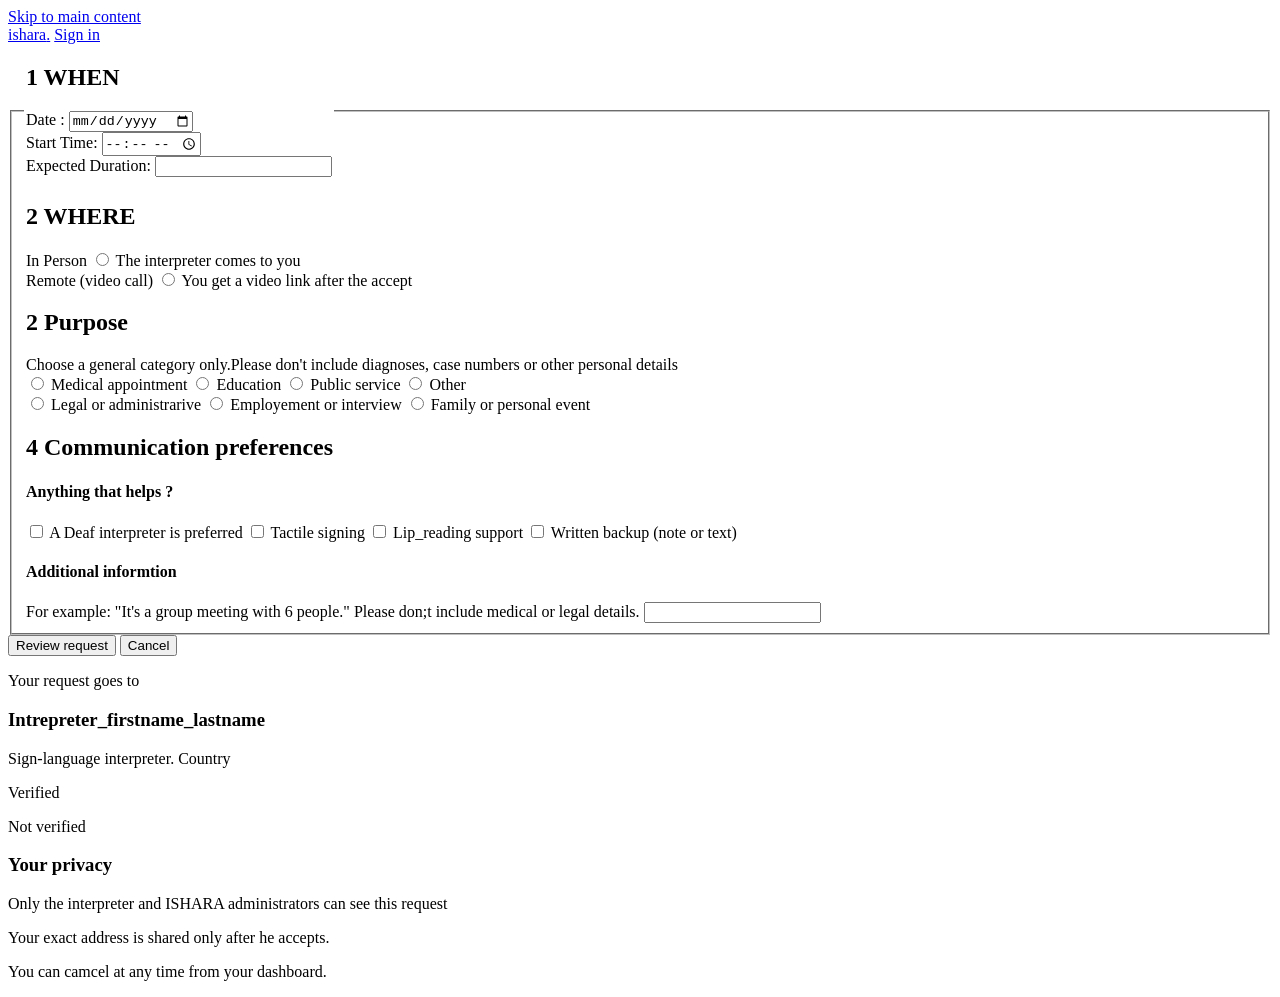
==== request_interpreter/request.html @ 1d00d080 "Move sign_up pages into sign_up folder" ====
<!DOCTYPE html>
<html lang="en">

<head>
    <meta charset="UTF-8">
    <meta name="viewport" content="width=device-width, initial-scale=1.0">
    <title>Document</title>
    <link rel="stylesheet" href="request.css">
     <link rel="stylesheet" href="sign_up.css">
    <script src="request.js" defer></script>

</head>

<body>
      <a class="skip-link" href="#main">Skip to main content</a>
  <header class="site-header">
    <div class="container site-header__inner">
      <a class="logo" href="#" aria-label="ISHARA home">ishara<span>.</span></a>
      <a class="btn btn--ghost" href="#">Sign in</a>
    </div>
  </header>
    <main>
        <article>
            <form action="https://request.exe/post" methos="post" enctype="multipart/form-data">
                <fieldset>
                    <legend id="When">
                        <h2><span id="first">1 </span> WHEN</h2>

                        <div class="field">
                            <label for="Date">Date :</label>
                            <input type="date" id="Date" name="date" placeholder="dd/mm/yyyy">
                        </div>
                        <div class="field">
                            <label for="start_time">Start Time:</label>
                            <input type="TIME" id="start_time" name="atert_time">
                        </div>
                        <div class="field">
                            <label for="expected_duration">Expected Duration:</label>
                            <input id="expected_duration" name="duration" list="durations">
                            <datalist id="durations">
                                <option value="30 minutes">
                                <option value="1 hour">
                                <option value="2 hours">
                                <option value="5 hours">
                                <option value="half day">
                                <option value="one day">
                                </datalist>
                        </div>

                    </legend>
                    <legend id="Where">
                        <h2><span id="second">2 </span> WHERE</h2>
                        <div class="in_person">
                            <label for="in_person">In Person</label>
                            <input type="radio" name="where" id="in_person">
                            <caption>The interpreter comes to you</caption>

                        </div>
                        <div class="remote">

                            <label for="remote">Remote (video call)</label>
                            <input type="radio" name="where" id="remote">
                            <caption>You get a video link after the accept</caption>

                        </div>
                    </legend>

                    <legend id="purpose">
                        <h2><span id="sthird">2 </span> Purpose</h2>
                        <caption>Choose a general category only.Please don't include diagnoses, case numbers or other
                            personal
                            details</caption>
                        <div class="purpose">

                            <div class="left"></div>
                            <input type="radio" name="purpose" id="medical_appointemetn">
                            <label for="medical_appointemetn">Medical appointment</label>
                            <input type="radio" name="purpose" id="education">
                            <label for="education">Education</label>
                            <input type="radio" name="purpose" id="public_service">
                            <label for="public_service">Public service</label>
                            <input type="radio" name="purpose" id="other">
                            <label for="other">Other</label>
                        </div>
                        <div class="right">
                            <input type="radio" name="purpose" id="legal_administrative">
                            <label for="legal_administrative">Legal or administrarive</label>
                            <input type="radio" name="purpose" id="employement_interview">
                            <label for="employement_interview">Employement or interview</label>
                            <input type="radio" name="purpose" id="family_personal_events">
                            <label for="family_personal_events">Family or personal event</label>

                        </div>

                        </div>
                    </legend>

                    <legend id="communiction_preferences">
                        <h2><span id="fourth">4 </span> Communication preferences</h2>
                        <div class="help">

                            <h4>Anything that helps ?</h4>
                            <input type="checkbox" name="deaf_interpreter" id="deaf_interpreter">
                            <label for="deaf_interpreter">A Deaf interpreter is preferred</label>
                            <input type="checkbox" name="tactile_signing" id="tactile_signing">
                            <label for="tactile_signing">Tactile signing</label>
                            <input type="checkbox" name="lip_reading" id="lip_reading">
                            <label for="lip_reading">Lip_reading support</label>
                            <input type="checkbox" name="written_backup" id="written_backup">
                            <label for="written_backup">Written backup (note or text)</label>
                            <h4>Additional informtion</h4>
                            <caption>For example: "It's a group meeting with 6 people." Please don;t include medical or
                                legal details.</caption>
                            <input type="text" id="additional">


                        </div>
                    </legend>

                </fieldset>
            </form>
            <button id="review_btn" class="btn">Review request</button>
            <button id="cancel_btn" class="btn">Cancel</button>
        </article>

        <aside>
            <div class="interpreter_info">
                <p>Your request goes to</p>
                <h3>Intrepreter_firstname_lastname</h3>
                <p>Sign-language interpreter. Country</p>
                <p>Verified</p>
                <p>Not verified</p>
            </div>
            <div class="privacy">
                <h3>Your privacy</h3>
                <p>Only the interpreter and ISHARA administrators can see this request</p>
                <p>Your exact address is shared only after he accepts.</p>
                <p>You can camcel at any time from your dashboard.</p>
            </div>



        </aside>



    </main>
    <footer>

    </footer>


  
</body>

</html>
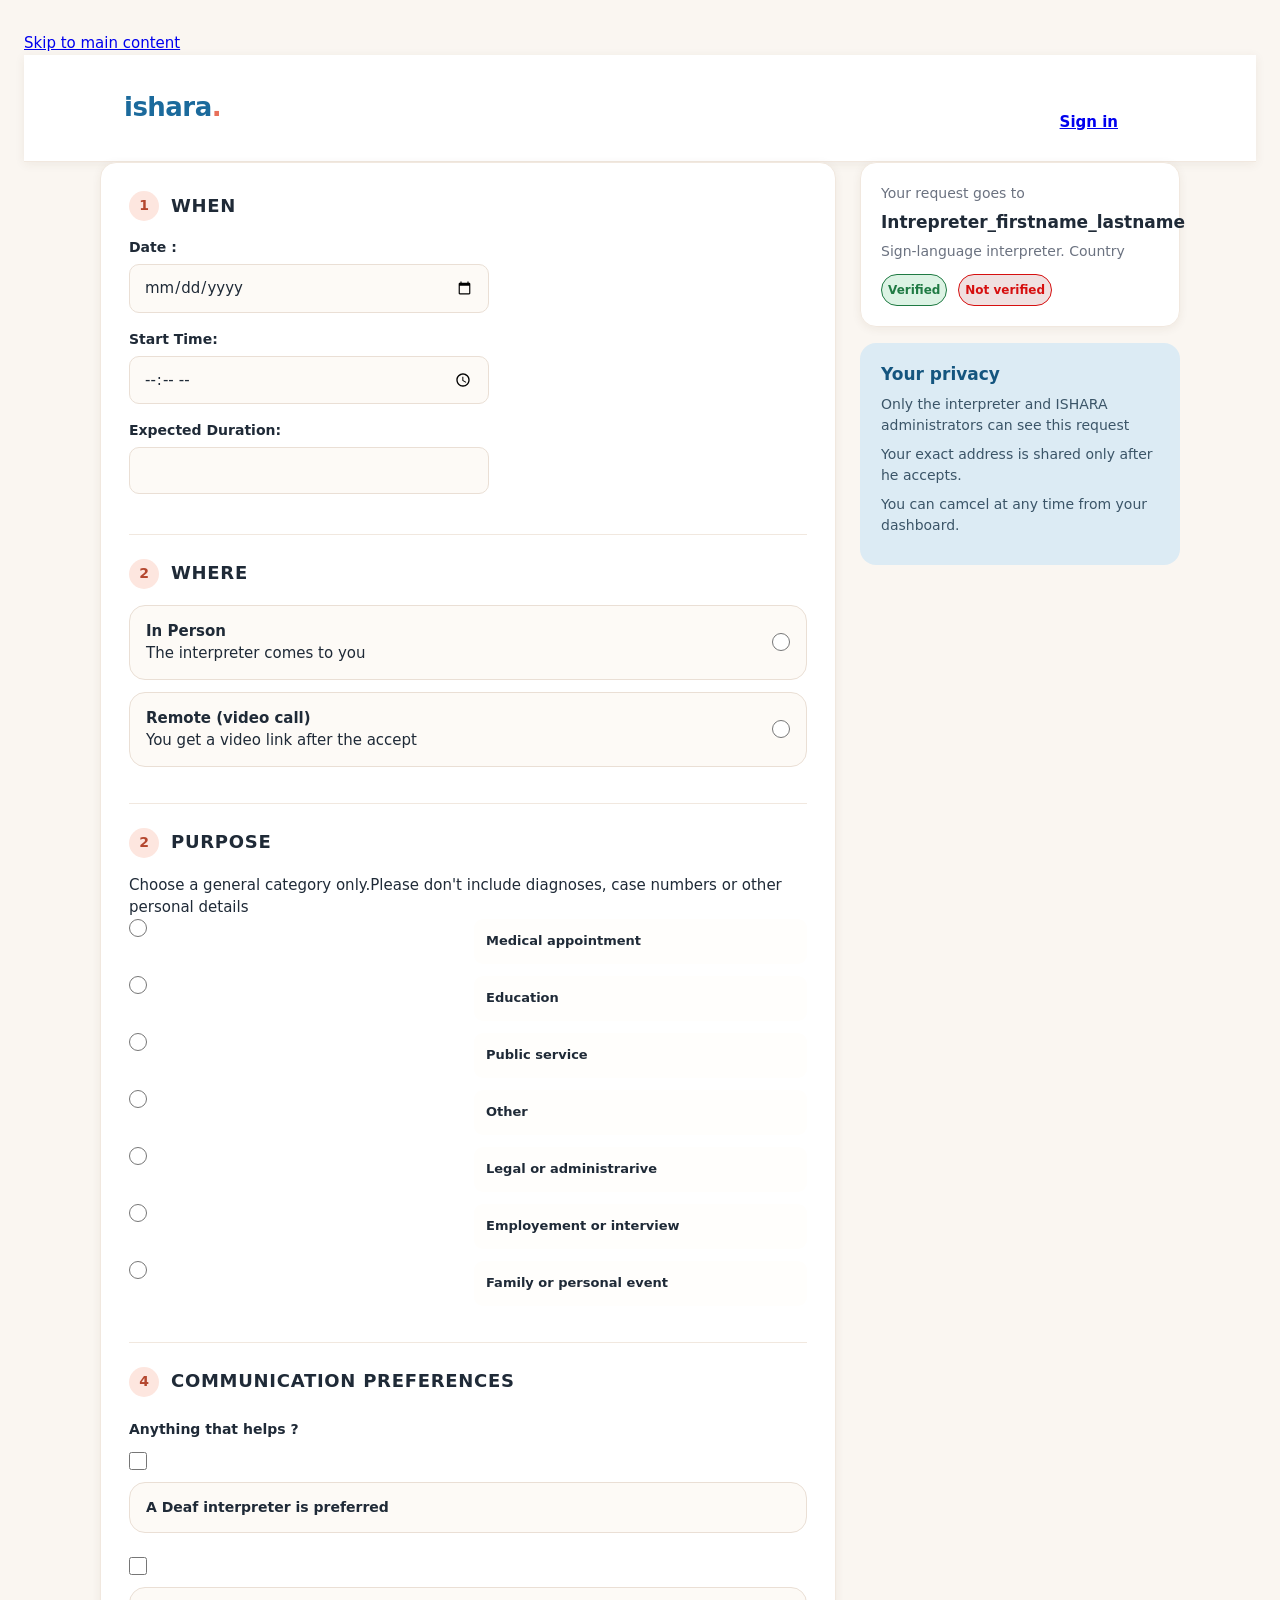
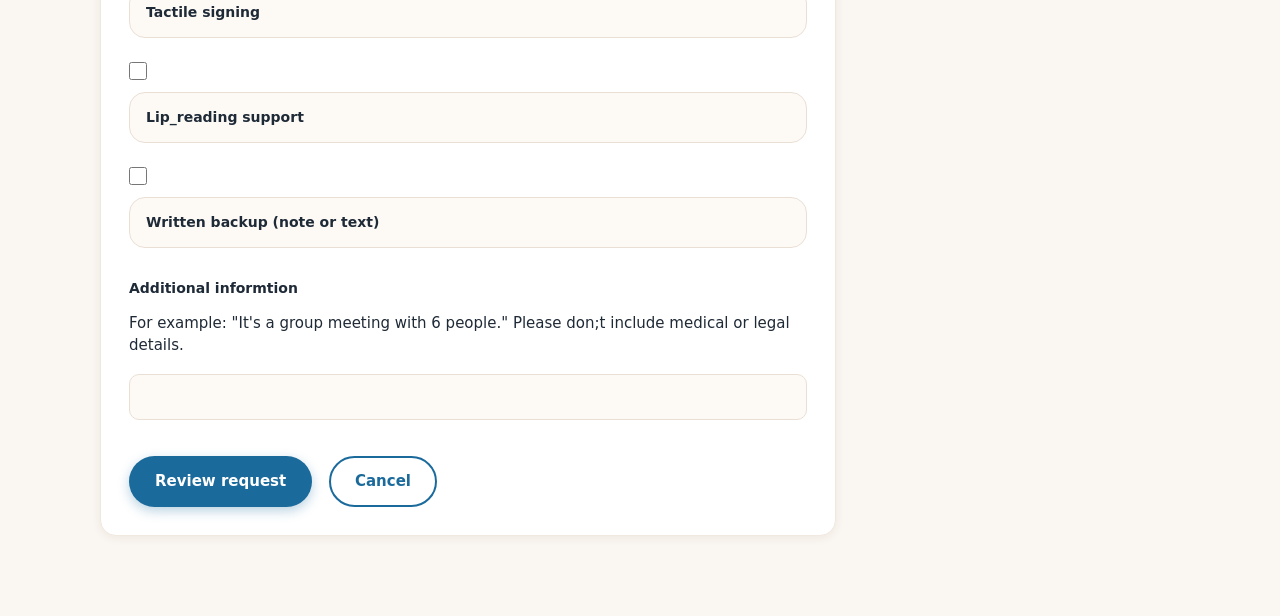
==== commit b663accf: "relink the stylesheet after organizing in folders" ====
--- a/request_interpreter/request.html
+++ b/request_interpreter/request.html
@@ -5,9 +5,8 @@
     <meta charset="UTF-8">
     <meta name="viewport" content="width=device-width, initial-scale=1.0">
     <title>Document</title>
-    <link rel="stylesheet" href="request.css">
-     <link rel="stylesheet" href="sign_up.css">
-    <script src="request.js" defer></script>
+    <link rel="stylesheet" href="css/request.css">
+    <script src="js/request.js" defer></script>
 
 </head>
 
--- a/request_interpreter/css/request.css
+++ b/request_interpreter/css/request.css
@@ -0,0 +1,603 @@
+/* ==========================================================
+   ISHARA – Request an interpreter (request.css)
+   Theme: warm cream background, ocean-blue primary, coral accent,
+   soft rounded cards, pastel status colours (same as Customer space)
+   ========================================================== */
+
+@import url("https://fonts.googleapis.com/css2?family=Nunito:wght@400;600;700;800&display=swap");
+
+/* ---------- Theme tokens ---------- */
+:root {
+    --bg: #faf6f1;
+    --surface: #ffffff;
+    --surface-soft: #fdfaf6;
+    --border: #eadfd5;
+    --border-soft: #f1e8df;
+
+    --text: #1f2a37;
+    --text-muted: #6b7280;
+
+    --primary: #1b6a9c;
+    --primary-dark: #14557f;
+    --primary-soft: #dcebf4;
+
+    --accent: #e8705a;
+    /* coral – tab underline, highlights */
+    --accent-soft: #fde6df;
+    --accent-text: #b4472f;
+
+    --pending-bg: #fdf1c9;
+    --pending-text: #8a6a00;
+    --accepted-bg: #dcf3e4;
+    --accepted-text: #1f7a43;
+    --declined-bg: #fde0e0;
+    --declined-text: #b42b2b;
+    --cancelled-bg: #eeeeea;
+    --cancelled-text: #6b6b66;
+
+    --radius-sm: 10px;
+    --radius: 16px;
+    --radius-pill: 999px;
+
+    --shadow: 0 2px 10px rgba(80, 55, 30, 0.07);
+    --shadow-hover: 0 6px 18px rgba(80, 55, 30, 0.12);
+    --focus: 0 0 0 3px rgba(27, 106, 156, 0.25);
+}
+
+/* ---------- Base ---------- */
+*,
+*::before,
+*::after {
+    box-sizing: border-box;
+}
+
+body {
+    margin: 0;
+    padding: 32px 24px 48px;
+    font-family: "Nunito", "Segoe UI", system-ui, sans-serif;
+    font-size: 15px;
+    line-height: 1.5;
+    color: var(--text);
+    background: var(--bg);
+}
+
+h1,
+h2,
+h3,
+h4 {
+    margin: 0;
+    line-height: 1.25;
+}
+
+/* ---------- Page header ---------- */
+.container {
+    width: 100%;
+    max-width: 1080px;
+    margin: 0 auto;
+    padding: 0 24px;
+}
+
+.site-header {
+    background: var(--surface);
+    border-bottom: 1px solid var(--border-soft);
+    box-shadow: var(--shadow);
+}
+
+.site-header__inner {
+    display: flex;
+    align-items: center;
+    justify-content: space-between;
+    padding-top: 14px;
+    padding-bottom: 14px;
+}
+
+.logo {
+    font-size: 26px;
+    font-weight: 800;
+    letter-spacing: -0.02em;
+    color: var(--primary);
+    text-decoration: none;
+}
+
+.logo span {
+    color: var(--accent);
+}
+
+.logo:hover {
+    color: var(--primary-dark);
+}
+
+/* ---------- Layout: form + aside ---------- */
+main {
+    max-width: 1080px;
+    margin: 0 auto;
+    display: grid;
+    grid-template-columns: minmax(0, 1fr) 320px;
+    gap: 24px;
+    align-items: start;
+}
+
+/* ---------- Form card ---------- */
+article {
+    background: var(--surface);
+    border: 1px solid var(--border-soft);
+    border-radius: var(--radius);
+    box-shadow: var(--shadow);
+    padding: 28px;
+}
+
+article form {
+    margin: 0;
+}
+
+#request_an_interpreter {
+    background: var(--primary-dark);
+    color: #fff;
+    box-shadow: 0 4px 12px rgba(27, 106, 156, 0.3);
+    border-radius: 8px;
+    display: inline;
+    padding: px;
+
+}
+
+fieldset {
+    border: 0;
+    margin: 0;
+    padding: 0;
+    min-width: 0;
+}
+
+/* Legends used as section blocks: floated so they behave like normal divs */
+legend {
+    float: left;
+    width: 100%;
+    padding: 0 0 24px;
+    margin: 0 0 24px;
+    border-bottom: 1px solid var(--border-soft);
+}
+
+legend:last-of-type {
+    border-bottom: 0;
+    margin-bottom: 0;
+    padding-bottom: 8px;
+}
+
+legend h2 {
+    display: flex;
+    align-items: center;
+    gap: 12px;
+    margin-bottom: 16px;
+    font-size: 18px;
+    font-weight: 800;
+    text-transform: uppercase;
+    letter-spacing: 0.04em;
+}
+
+/* Numbered badges */
+legend h2 span {
+    display: inline-flex;
+    align-items: center;
+    justify-content: center;
+    width: 30px;
+    height: 30px;
+    border-radius: 50%;
+    background: var(--accent-soft);
+    color: var(--accent-text);
+    font-size: 14px;
+    font-weight: 800;
+    letter-spacing: 0;
+}
+
+/* ---------- Fields ---------- */
+.field {
+    display: flex;
+    flex-direction: column;
+    gap: 6px;
+    margin-bottom: 16px;
+    max-width: 360px;
+}
+
+label {
+    font-weight: 700;
+    font-size: 14px;
+}
+
+input[type="date"],
+input[type="time"],
+input[type="text"],
+input:not([type]),
+input[list] {
+    width: 100%;
+    padding: 11px 14px;
+    font: inherit;
+    color: var(--text);
+    background: var(--surface-soft);
+    border: 1.5px solid var(--border);
+    border-radius: var(--radius-sm);
+    transition: border-color 0.15s, box-shadow 0.15s, background 0.15s;
+}
+
+input[type="date"]:hover,
+input[type="time"]:hover,
+input[type="text"]:hover,
+input[list]:hover {
+    border-color: #d6c6b6;
+}
+
+input[type="date"]:focus,
+input[type="time"]:focus,
+input[type="text"]:focus,
+input[list]:focus {
+    outline: none;
+    background: var(--surface);
+    border-color: var(--primary);
+    box-shadow: var(--focus);
+}
+
+/* ---------- Captions (helper text) ---------- */
+caption {
+    display: block;
+    margin: 4px 0 12px;
+    font-size: 13px;
+    color: var(--text-muted);
+    text-align: left;
+    caption-side: unset;
+}
+
+/* ---------- Radio / checkbox accents ---------- */
+input[type="radio"],
+input[type="checkbox"] {
+    width: 18px;
+    height: 18px;
+    margin: 0;
+    accent-color: var(--primary);
+    cursor: pointer;
+    flex-shrink: 0;
+}
+
+/* ---------- WHERE: selectable cards ---------- */
+.in_person,
+.remote {
+    position: relative;
+    display: grid;
+    grid-template-columns: 1fr auto;
+    align-items: center;
+    column-gap: 12px;
+    margin-bottom: 12px;
+    padding: 14px 16px;
+    background: var(--surface-soft);
+    border: 1.5px solid var(--border);
+    border-radius: var(--radius);
+    transition: border-color 0.15s, box-shadow 0.15s, background 0.15s;
+}
+
+.in_person label,
+.remote label {
+    cursor: pointer;
+    font-size: 15px;
+}
+
+.in_person input,
+.remote input {
+    grid-column: 2;
+    grid-row: 1 / span 2;
+}
+
+.in_person caption,
+.remote caption {
+    grid-column: 1;
+    margin: 0;
+}
+
+.in_person:hover,
+.remote:hover {
+    border-color: var(--primary);
+    box-shadow: var(--shadow);
+}
+
+.in_person:has(input:checked),
+.remote:has(input:checked) {
+    background: var(--primary-soft);
+    border-color: var(--primary);
+}
+
+/* ---------- PURPOSE: two-column choices ---------- */
+.purpose,
+.right {
+    display: grid;
+    grid-template-columns: repeat(2, minmax(0, 1fr));
+    gap: 12px;
+    margin-bottom: 12px;
+}
+
+.purpose .left {
+    display: none;
+}
+
+.purpose input[type="radio"],
+.right input[type="radio"] {
+    margin: 0;
+}
+
+.purpose label,
+.right label {
+    display: flex;
+    align-items: center;
+    gap: 9px;
+
+    min-height: 45px;
+    padding: 10px 12px;
+
+    background-color: #FFFEFC;
+    border: 1px solid var(--color-border);
+    border-radius: 9px;
+
+    font-size: 13px;
+    cursor: pointer;
+    transition: 0.2s;
+}
+
+.purpose label:hover,
+.right label:hover {
+    border-color: var(--color-accent);
+    background-color: #599191;
+}
+
+.purpose label.selected,
+.right label.selected {
+    background-color: var(--primary-soft);
+    border-color: var(--primary);
+    color: var(--primary-dark);
+    font-weight: 700;
+}
+
+
+/* 10. COMMUNICATION PREFERENCES */
+
+.help {
+    display: flex;
+    flex-direction: column;
+    gap: 12px;
+}
+
+.help h4 {
+    margin: 8px 0 2px;
+    color: var(--color-primary);
+    font-size: 14px;
+}
+
+.help input[type="checkbox"] {
+    margin: 0;
+}
+
+.help label {
+
+    cursor: pointer;
+    transition: 0.2s;
+    position: relative;
+    display: grid;
+    grid-template-columns: 1fr auto;
+    align-items: center;
+    column-gap: 12px;
+    margin-bottom: 12px;
+    padding: 14px 16px;
+    background: var(--surface-soft);
+    border: 1.5px solid var(--border);
+    border-radius: var(--radius);
+    transition: border-color 0.15s, box-shadow 0.15s, background 0.15s;
+}
+
+.help label:hover {
+    background-color: #F3FAFA;
+    border-style: ridge;
+    border-color: #F3FAFA;
+}
+
+#additional {
+    margin-top: 5px;
+}
+
+/* ---------- Buttons ---------- */
+.btn {
+    display: inline-flex;
+    align-items: center;
+    justify-content: center;
+    margin: 28px 12px 0 0;
+    padding: 12px 24px;
+    font: inherit;
+    font-weight: 800;
+    border-radius: var(--radius-pill);
+    border: 2px solid transparent;
+    cursor: pointer;
+    transition: background 0.15s, box-shadow 0.15s, transform 0.1s, border-color 0.15s;
+}
+
+.btn:focus-visible {
+    outline: none;
+    box-shadow: var(--focus);
+}
+
+.btn:active {
+    transform: translateY(1px);
+}
+
+#review_btn {
+    background: var(--primary);
+    color: #fff;
+    box-shadow: 0 4px 12px rgba(27, 106, 156, 0.3);
+}
+
+#review_btn:hover {
+    background: var(--primary-dark);
+}
+
+#cancel_btn {
+    background: transparent;
+    color: var(--primary);
+    border-color: var(--primary);
+}
+
+#cancel_btn:hover {
+    background: var(--primary-soft);
+}
+
+/* ---------- Aside ---------- */
+aside {
+    display: flex;
+    flex-direction: column;
+    gap: 16px;
+    position: sticky;
+    top: 24px;
+}
+
+.interpreter_info,
+.privacy {
+    background: var(--surface);
+    border: 1px solid var(--border-soft);
+    border-radius: var(--radius);
+    box-shadow: var(--shadow);
+    padding: 20px;
+}
+
+.interpreter_info p,
+.privacy p {
+    margin: 0 0 8px;
+    font-size: 14px;
+    color: var(--text-muted);
+}
+
+.interpreter_info h3,
+.privacy h3 {
+    margin-bottom: 8px;
+    font-size: 17px;
+    font-weight: 800;
+    color: var(--text);
+}
+
+/* Status chips: 1st = verified, 2nd = not verified (show one with JS) */
+.interpreter_info p:nth-of-type(3),
+.interpreter_info p:nth-of-type(4) {
+    display: inline-block;
+    margin: 4px 6px 0 0;
+    padding: 3px 12px;
+    border-radius: var(--radius-pill);
+    font-size: 12px;
+    font-weight: 700;
+}
+
+.interpreter_info p:nth-of-type(3) {
+    background: var(--accepted-bg);
+    color: var(--accepted-text);
+    border: solid var(--accepted-text) 1.5px;
+    padding: 6px;
+
+}
+
+.interpreter_info p:nth-of-type(4) {
+    background: hsl(0, 33%, 91%);
+    color: #d60f0f;
+    border: solid #d60f0f 1.5px;
+    padding: 6px;
+}
+
+/* Privacy card uses the soft info-blue like the "How request statuses work" box */
+.privacy {
+    background: var(--primary-soft);
+    border-color: transparent;
+    box-shadow: none;
+}
+
+.privacy h3 {
+    color: var(--primary-dark);
+}
+
+.privacy p {
+    color: #3b5568;
+}
+
+/* ---------- Footer ---------- */
+footer {
+    max-width: 1080px;
+    margin: 32px auto 0;
+    text-align: center;
+    color: var(--text-muted);
+    font-size: 13px;
+}
+
+/* ---------- Responsive ---------- */
+@media (max-width: 860px) {
+    main {
+        grid-template-columns: 1fr;
+    }
+
+    aside {
+        position: static;
+    }
+}
+
+@media (max-width: 560px) {
+    body {
+        padding: 20px 14px 40px;
+    }
+
+    article {
+        padding: 20px;
+    }
+
+    #purpose {
+        grid-template-columns: 1fr;
+    }
+
+    .field {
+        max-width: none;
+    }
+
+    .btn {
+        width: 100%;
+        margin-right: 0;
+    }
+}
+
+.error-message {
+    margin: 4px 0 0;
+    font-size: 13px;
+    font-weight: 700;
+    color: var(--declined-text);
+}
+
+input.invalid {
+    border-color: #d60f0f;
+    background: var(--declined-bg);
+}
+
+.topbar {
+    position: sticky;
+    top: 0;
+    z-index: 100;
+    display: flex;
+    justify-content: space-between; /* brand left, avatar far right */
+    align-items: center;
+    padding: 8px 20px;
+    background: #fff;
+    border-bottom: 1px solid #ddd;
+}
+
+.brand {
+    font-weight: bold;
+    font-size: 1.2rem;
+}
+
+.avatar {
+    width: 40px;
+    height: 40px;
+    border-radius: 50%;
+    background: #0c1745;
+    color: #fff;
+    display: flex;
+    align-items: center;
+    justify-content: center;
+    font-weight: bold;
+    font-size: 1.1rem;
+    cursor: pointer;
+    user-select: none;
+}
